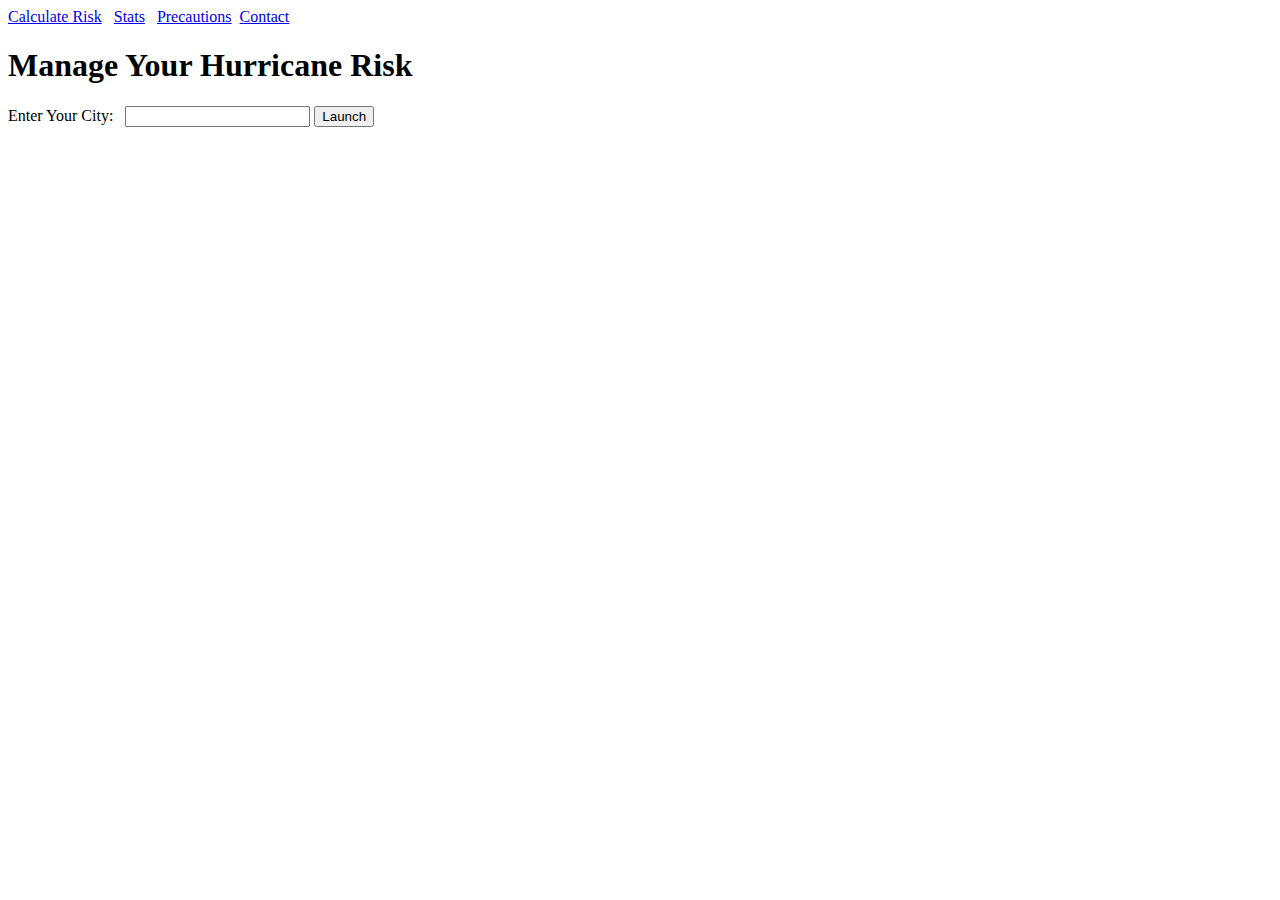
==== hurricaneRisk.html @ d7fb68f4 "co" ====
<!DOCTYPE html>
  <html>
    <head>
      <link href="https://fonts.googleapis.com/css?family=Libre+Franklin|Montserrat|Smythe" rel="stylesheet">
      <link rel="stylesheet" type="text/css" href="pennapps.css">
      <title>
        Hurricane Risk Management
      </title>
      <body>
          
          <div id="cover">
          </div>
          <div id="nav"><a href="#">Calculate Risk</a> &nbsp;&nbsp;<a href="#">Stats</a> &nbsp;&nbsp;<a href="#">Precautions</a>&nbsp;&nbsp;<a href="#">Contact</a></div>
          <h1 id="title">
          Manage Your Hurricane Risk
          </h1>
          <label>
            <span id="inputCity"s>Enter Your City:</span>&nbsp;&nbsp;
            <input type="text">
          </label>
          
          <button type="button" >Launch</button>
      </body>
    </head>
  </html>
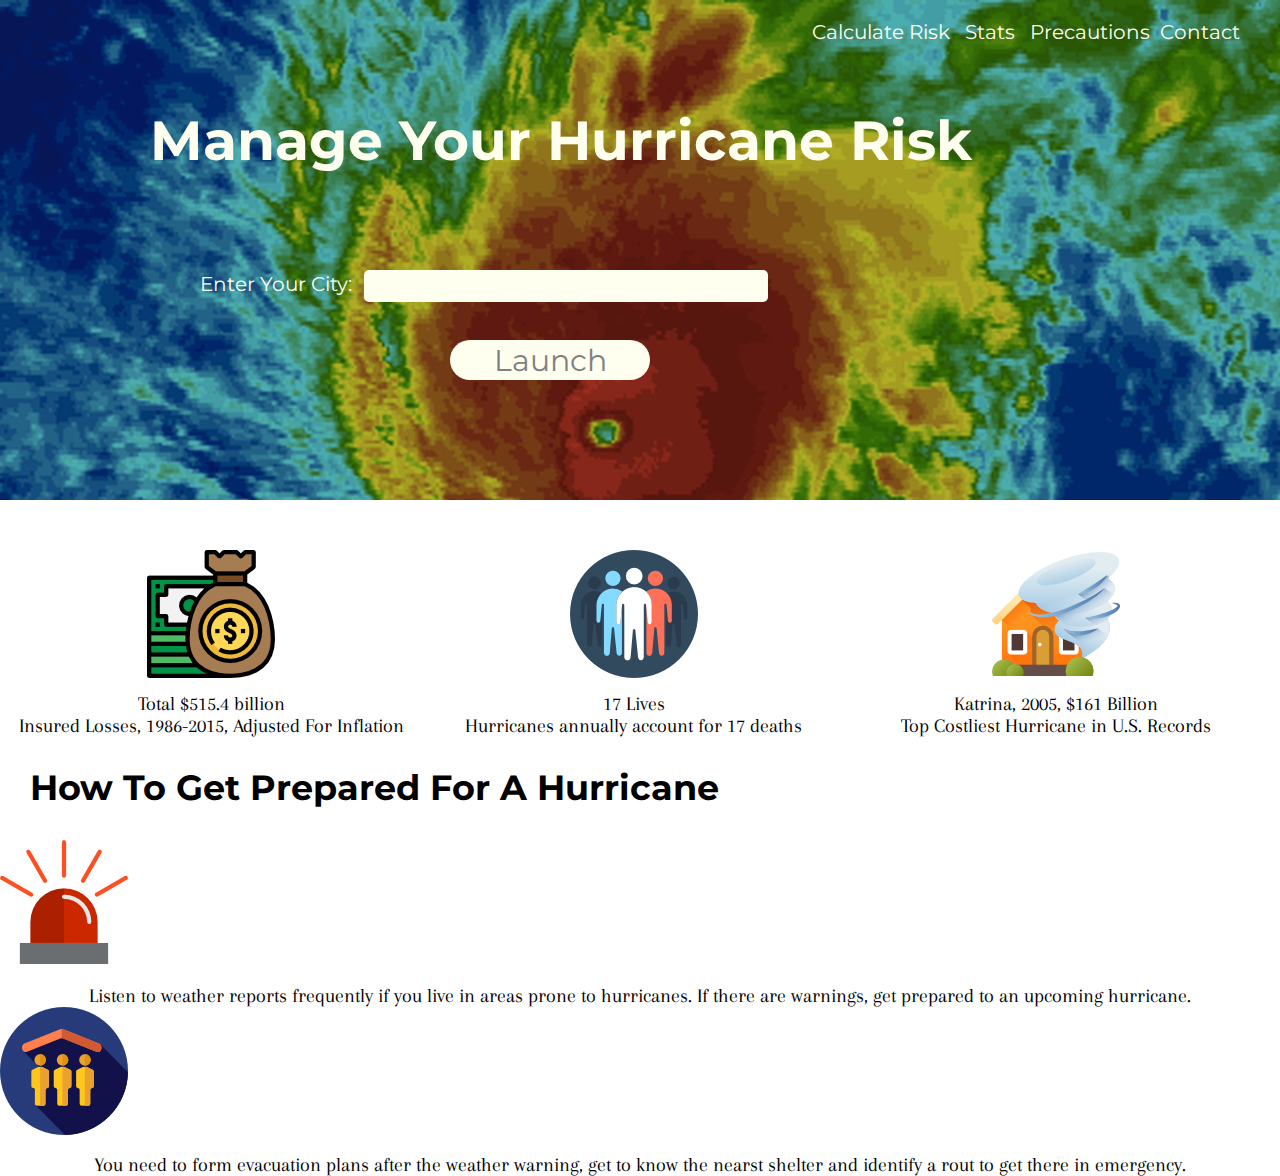
==== commit b6ae548f: "ss" ====
--- a/hurricaneRisk.html
+++ b/hurricaneRisk.html
@@ -1,16 +1,16 @@
 <!DOCTYPE html>
   <html>
     <head>
-      <link href="https://fonts.googleapis.com/css?family=Libre+Franklin|Montserrat|Smythe" rel="stylesheet">
-      <link rel="stylesheet" type="text/css" href="pennapps.css">
+      <link href="https://fonts.googleapis.com/css?family=Libre+Franklin|Montserrat|Smythe|Arapey" rel="stylesheet">
+      <link rel="stylesheet" type="text/css" href="hurricaneRisk.css">
       <title>
         Hurricane Risk Management
       </title>
       <body>
-          
-          <div id="cover">
+          <div id="calculateRisk">
+            <div id="cover">
           </div>
-          <div id="nav"><a href="#">Calculate Risk</a> &nbsp;&nbsp;<a href="#">Stats</a> &nbsp;&nbsp;<a href="#">Precautions</a>&nbsp;&nbsp;<a href="#">Contact</a></div>
+          <div id="nav"><a href="#calculateRisk">Calculate Risk</a> &nbsp;&nbsp;<a href="#stats">Stats</a> &nbsp;&nbsp;<a href="#precaution">Precautions</a>&nbsp;&nbsp;<a href="#">Contact</a></div>
           <h1 id="title">
           Manage Your Hurricane Risk
           </h1>
@@ -18,8 +18,23 @@
             <span id="inputCity"s>Enter Your City:</span>&nbsp;&nbsp;
             <input type="text">
           </label>
-          
           <button type="button" >Launch</button>
+          </div>
+          <div id="stats">
+          <!--Images from flaticon, information from https://coast.noaa.gov/states/fast-facts/hurricane-costs.html-->
+          <div class="column"><img class="icon" src="001-budget.png"><figcaption id="center">Total $515.4 billion<br>Insured Losses, 1986-2015, Adjusted For Inflation</figcaption></div>
+          <div class="column"><img class="icon" src="002-team.png"><figcaption id="center">17 Lives<br>Hurricanes annually account for 17 deaths</figcaption></div>
+          <div class="column"><img class="icon" src="003-typhoon.png"><figcaption id="center">Katrina, 2005, $161 Billion<br>Top Costliest Hurricane in U.S. Records</figcaption></div>
+          </div>
+          <div id="precaution">
+            <h2>
+              How To Get Prepared For A Hurricane
+            </h2>
+            <div id="prep1">
+            <div class="column1"><img class="icon1" src ="001-warning.png"><figcaption id="center">Listen to weather reports frequently if you live in areas prone to hurricanes. If there are warnings, get prepared to an upcoming hurricane.</figcaption></div>
+            <div class="column1"><img class="icon1" src ="002-shelter.png"><figcaption id="center">You need to form evacuation plans after the weather warning, get to know the nearst shelter and identify a rout to get there in emergency.</figcaption></div>
+            </div>
+          </div>
       </body>
     </head>
   </html>--- a/hurricaneRisk.css
+++ b/hurricaneRisk.css
@@ -0,0 +1,100 @@
+
+#cover {
+ 	height: 500px;
+    background: 
+    linear-gradient(
+      rgba(0, 0, 0, 0.3), 
+      rgba(0, 0, 0, 0.3)
+    ),
+    url("hurricaneCover.png");
+    background-repeat: no-repeat;
+    background-size: 100%;
+ }
+ 	
+#title {
+   font-family: 'Montserrat', sans-serif;
+    position: absolute;
+    top: 70px;
+    left: 150px;
+    color: ivory;
+    font-size: 55px;
+}
+body{
+    margin:0;
+    padding:0;
+}
+button{
+	position:absolute;
+	top: 340px;
+	left: 450px;
+	font-family: 'Montserrat', sans-serif;
+	font-size: 30px;
+	border-radius:25px;
+ border: 0 !important;
+	background-color: ivory;
+	color: grey;
+	width: 200px;
+	height:40px;
+}
+button:hover{
+	background-color: silver;
+	color:black;
+}
+label{
+	position:absolute;
+	top:270px;
+	left:200px;
+}
+#inputCity{
+	color:ivory;
+	font-family: 'Montserrat', sans-serif;
+	font-size: 20px;
+}
+input{
+	 border: 0 !important;
+	height:30px;
+	width:400px;
+	border-radius:5px;
+	background-color:ivory;
+}
+#nav{
+	position:absolute;
+	top: 20px;
+	right: 40px;
+	font-family: 'Montserrat', sans-serif;
+	font-size: 20px;
+}
+a{
+	color: ivory;
+		text-decoration:none;
+}
+a:hover{
+	color: grey;
+}
+.column{
+	float: left;
+	width: 33%;
+}
+#stats{
+	margin-top: 50px;
+}
+#stats:after{
+	   content: "";
+				display: table;
+				clear: both;
+}
+.icon{
+				display:block;
+    margin:auto;
+}
+#center{
+	margin-top: 15px;
+	font-family: 'Arapey', serif;
+	font-size: 20px;
+	text-align:center;
+}
+h2{
+	margin-left: 30px;
+	font-family: 'Montserrat', sans-serif;
+	font-size: 35px;
+}
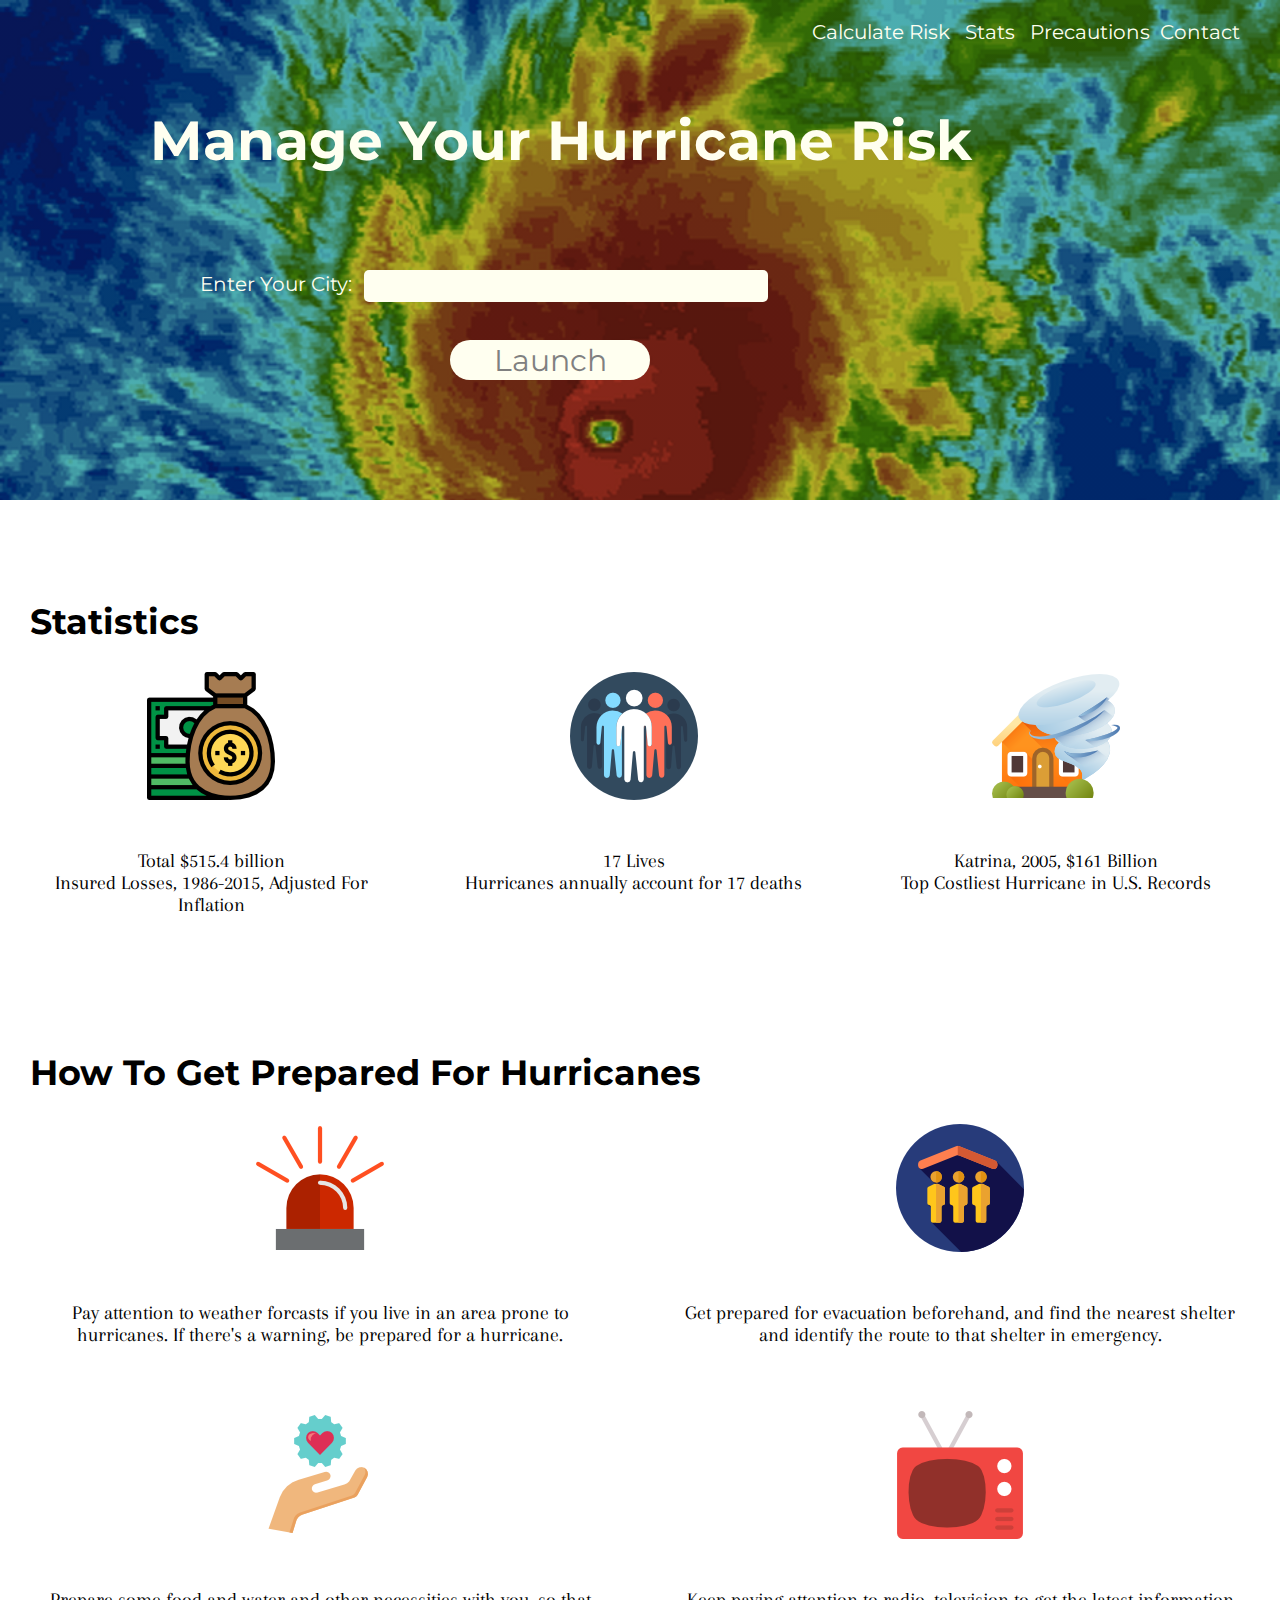
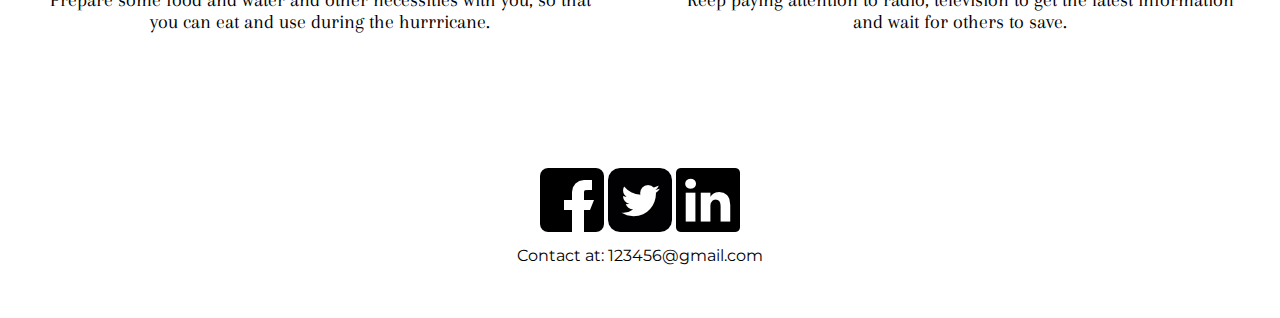
==== commit 1595af56: "gg" ====
--- a/hurricaneRisk.html
+++ b/hurricaneRisk.html
@@ -10,7 +10,7 @@
           <div id="calculateRisk">
             <div id="cover">
           </div>
-          <div id="nav"><a href="#calculateRisk">Calculate Risk</a> &nbsp;&nbsp;<a href="#stats">Stats</a> &nbsp;&nbsp;<a href="#precaution">Precautions</a>&nbsp;&nbsp;<a href="#">Contact</a></div>
+          <div id="nav"><a href="#calculateRisk">Calculate Risk</a> &nbsp;&nbsp;<a href="#stats">Stats</a> &nbsp;&nbsp;<a href="#precaution">Precautions</a>&nbsp;&nbsp;<a href="#contact">Contact</a></div>
           <h1 id="title">
           Manage Your Hurricane Risk
           </h1>
@@ -21,18 +21,38 @@
           <button type="button" >Launch</button>
           </div>
           <div id="stats">
-          <!--Images from flaticon, information from https://coast.noaa.gov/states/fast-facts/hurricane-costs.html-->
-          <div class="column"><img class="icon" src="001-budget.png"><figcaption id="center">Total $515.4 billion<br>Insured Losses, 1986-2015, Adjusted For Inflation</figcaption></div>
-          <div class="column"><img class="icon" src="002-team.png"><figcaption id="center">17 Lives<br>Hurricanes annually account for 17 deaths</figcaption></div>
-          <div class="column"><img class="icon" src="003-typhoon.png"><figcaption id="center">Katrina, 2005, $161 Billion<br>Top Costliest Hurricane in U.S. Records</figcaption></div>
+            <h2>
+              Statistics
+            </h2>
+          <!--images from flaticon, information from https://coast.noaa.gov/states/fast-facts/hurricane-costs.html-->
+          <div class="column"><img class="icon" src="001-budget.png"><figcaption class="center">Total $515.4 billion<br>Insured Losses, 1986-2015, Adjusted For Inflation</figcaption></div>
+          <div class="column"><img class="icon" src="002-team.png"><figcaption class="center">17 Lives<br>Hurricanes annually account for 17 deaths</figcaption></div>
+          <div class="column"><img class="icon" src="003-typhoon.png"><figcaption class="center">Katrina, 2005, $161 Billion<br>Top Costliest Hurricane in U.S. Records</figcaption></div>
           </div>
           <div id="precaution">
             <h2>
-              How To Get Prepared For A Hurricane
+              How To Get Prepared For Hurricanes
             </h2>
             <div id="prep1">
-            <div class="column1"><img class="icon1" src ="001-warning.png"><figcaption id="center">Listen to weather reports frequently if you live in areas prone to hurricanes. If there are warnings, get prepared to an upcoming hurricane.</figcaption></div>
-            <div class="column1"><img class="icon1" src ="002-shelter.png"><figcaption id="center">You need to form evacuation plans after the weather warning, get to know the nearst shelter and identify a rout to get there in emergency.</figcaption></div>
+          <!--Images from flaticon, information from https://coast.noaa.gov/states/fast-facts/hurricane-costs.html-->
+          <div class="column1"><img class="icon1" src="001-warning.png"><figcaption class="center">Pay attention to weather forcasts if you live in an area prone to hurricanes. If there's a warning, be prepared for a hurricane.</figcaption></div>
+          <div class="column1"><img class="icon1" src="002-shelter.png"><figcaption class="center">Get prepared for evacuation beforehand, and find the nearest shelter and identify the route to that shelter in emergency.</figcaption></div>
+          </div>
+            <div id="prep1">
+          <!--Images from flaticon, information from https://coast.noaa.gov/states/fast-facts/hurricane-costs.html-->
+          <div class="column1"><img class="icon1" src="003-service.png"><figcaption class="center">Prepare some food and water and other necessities with you, so that you can eat and use during the hurrricane.</figcaption></div>
+          <div class="column1"><img class="icon1" src="004-televisions.png"><figcaption class="center">Keep paying attention to radio, television to get the latest information and wait for others to save.</figcaption></div>
+          </div>
+          </div>
+          <!--Images from flaticon, information from https://coast.noaa.gov/states/fast-facts/hurricane-costs.html-->
+          <div id="contact">
+            <div class="move">
+              <img src="001-facebook.png">
+              <img src="002-twitter-logo.png">
+              <img src="003-linkedin-logo.png">
+            </div>
+            <div class="move move2">
+              Contact at: 123456@gmail.com
             </div>
           </div>
       </body>
--- a/hurricaneRisk.css
+++ b/hurricaneRisk.css
@@ -76,18 +76,19 @@
 	width: 33%;
 }
 #stats{
-	margin-top: 50px;
+	margin-top: 100px;
 }
 #stats:after{
 	   content: "";
 				display: table;
 				clear: both;
 }
-.icon{
+.icon,.icon1{
 				display:block;
     margin:auto;
 }
-#center{
+.center{
+	padding:35px;
 	margin-top: 15px;
 	font-family: 'Arapey', serif;
 	font-size: 20px;
@@ -98,3 +99,29 @@
 	font-family: 'Montserrat', sans-serif;
 	font-size: 35px;
 }
+#prep1{
+	margin-top:30px;
+}
+#prep1:after{
+	   content: "";
+				display: table;
+				clear: both;
+}
+.column1{
+	float: left;
+	width: 50%;
+}
+#precaution{
+	margin-top:100px;
+}
+#contact{
+	margin-top:100px;
+	height:150px;
+}
+.move{
+	text-align:center;
+	font-family: 'Montserrat', sans-serif;
+}
+div.move2{
+	margin-top: 10px;
+}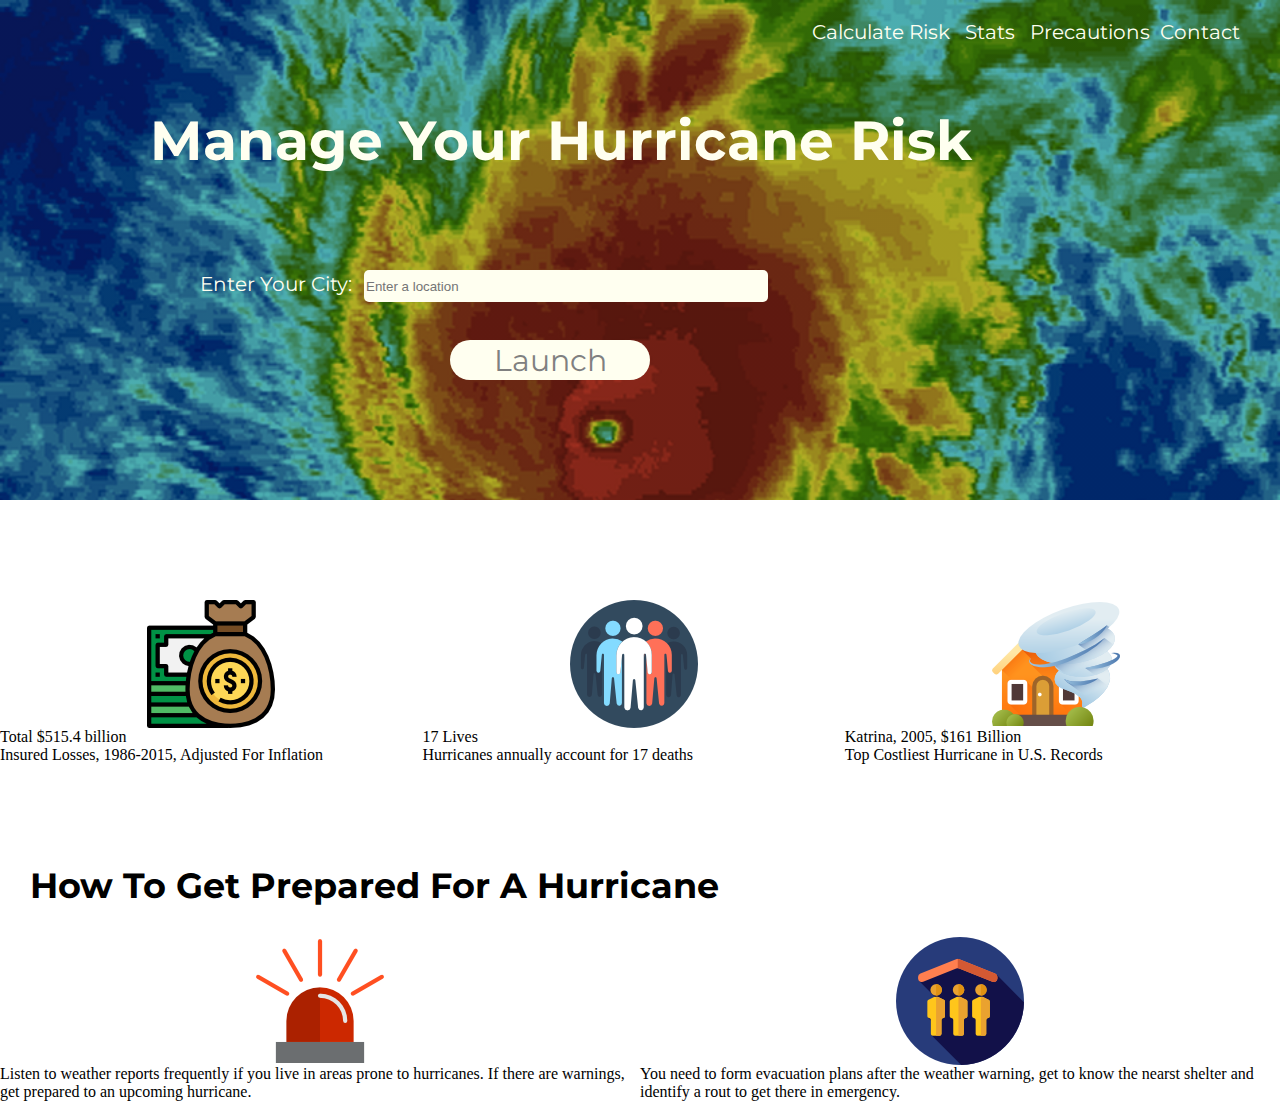
==== commit 99169612: "'blah'" ====
--- a/hurricaneRisk.html
+++ b/hurricaneRisk.html
@@ -3,6 +3,8 @@
     <head>
       <link href="https://fonts.googleapis.com/css?family=Libre+Franklin|Montserrat|Smythe|Arapey" rel="stylesheet">
       <link rel="stylesheet" type="text/css" href="hurricaneRisk.css">
+      <script type="text/javascript" src="client.js"></script>
+      <!--<script src="https://maps.googleapis.com/maps/api/js?key=YOUR_API_KEY" type="text/javascript"></script> -->
       <title>
         Hurricane Risk Management
       </title>
@@ -10,49 +12,32 @@
           <div id="calculateRisk">
             <div id="cover">
           </div>
-          <div id="nav"><a href="#calculateRisk">Calculate Risk</a> &nbsp;&nbsp;<a href="#stats">Stats</a> &nbsp;&nbsp;<a href="#precaution">Precautions</a>&nbsp;&nbsp;<a href="#contact">Contact</a></div>
+          <div id="nav"><a href="#calculateRisk">Calculate Risk</a> &nbsp;&nbsp;<a href="#stats">Stats</a> &nbsp;&nbsp;<a href="#precaution">Precautions</a>&nbsp;&nbsp;<a href="#">Contact</a></div>
           <h1 id="title">
           Manage Your Hurricane Risk
           </h1>
           <label>
             <span id="inputCity"s>Enter Your City:</span>&nbsp;&nbsp;
-            <input type="text">
+            <input type="text" id="location" placeholder="Enter a location">
           </label>
-          <button type="button" >Launch</button>
+          <button type="button" onclick=getInfo()>Launch</button>
           </div>
+
+          <div id="map"></div> <!--where the map appears after making request-->
+
           <div id="stats">
-            <h2>
-              Statistics
-            </h2>
-          <!--images from flaticon, information from https://coast.noaa.gov/states/fast-facts/hurricane-costs.html-->
-          <div class="column"><img class="icon" src="001-budget.png"><figcaption class="center">Total $515.4 billion<br>Insured Losses, 1986-2015, Adjusted For Inflation</figcaption></div>
-          <div class="column"><img class="icon" src="002-team.png"><figcaption class="center">17 Lives<br>Hurricanes annually account for 17 deaths</figcaption></div>
-          <div class="column"><img class="icon" src="003-typhoon.png"><figcaption class="center">Katrina, 2005, $161 Billion<br>Top Costliest Hurricane in U.S. Records</figcaption></div>
+          <!--Images from flaticon, information from https://coast.noaa.gov/states/fast-facts/hurricane-costs.html-->
+          <div class="column"><img class="icon" src="001-budget.png"><figcaption id="center">Total $515.4 billion<br>Insured Losses, 1986-2015, Adjusted For Inflation</figcaption></div>
+          <div class="column"><img class="icon" src="002-team.png"><figcaption id="center">17 Lives<br>Hurricanes annually account for 17 deaths</figcaption></div>
+          <div class="column"><img class="icon" src="003-typhoon.png"><figcaption id="center">Katrina, 2005, $161 Billion<br>Top Costliest Hurricane in U.S. Records</figcaption></div>
           </div>
           <div id="precaution">
             <h2>
-              How To Get Prepared For Hurricanes
+              How To Get Prepared For A Hurricane
             </h2>
             <div id="prep1">
-          <!--Images from flaticon, information from https://coast.noaa.gov/states/fast-facts/hurricane-costs.html-->
-          <div class="column1"><img class="icon1" src="001-warning.png"><figcaption class="center">Pay attention to weather forcasts if you live in an area prone to hurricanes. If there's a warning, be prepared for a hurricane.</figcaption></div>
-          <div class="column1"><img class="icon1" src="002-shelter.png"><figcaption class="center">Get prepared for evacuation beforehand, and find the nearest shelter and identify the route to that shelter in emergency.</figcaption></div>
-          </div>
-            <div id="prep1">
-          <!--Images from flaticon, information from https://coast.noaa.gov/states/fast-facts/hurricane-costs.html-->
-          <div class="column1"><img class="icon1" src="003-service.png"><figcaption class="center">Prepare some food and water and other necessities with you, so that you can eat and use during the hurrricane.</figcaption></div>
-          <div class="column1"><img class="icon1" src="004-televisions.png"><figcaption class="center">Keep paying attention to radio, television to get the latest information and wait for others to save.</figcaption></div>
-          </div>
-          </div>
-          <!--Images from flaticon, information from https://coast.noaa.gov/states/fast-facts/hurricane-costs.html-->
-          <div id="contact">
-            <div class="move">
-              <img src="001-facebook.png">
-              <img src="002-twitter-logo.png">
-              <img src="003-linkedin-logo.png">
-            </div>
-            <div class="move move2">
-              Contact at: 123456@gmail.com
+            <div class="column1"><img class="icon1" src ="001-warning.png"><figcaption id="center">Listen to weather reports frequently if you live in areas prone to hurricanes. If there are warnings, get prepared to an upcoming hurricane.</figcaption></div>
+            <div class="column1"><img class="icon1" src ="002-shelter.png"><figcaption id="center">You need to form evacuation plans after the weather warning, get to know the nearst shelter and identify a rout to get there in emergency.</figcaption></div>
             </div>
           </div>
       </body>
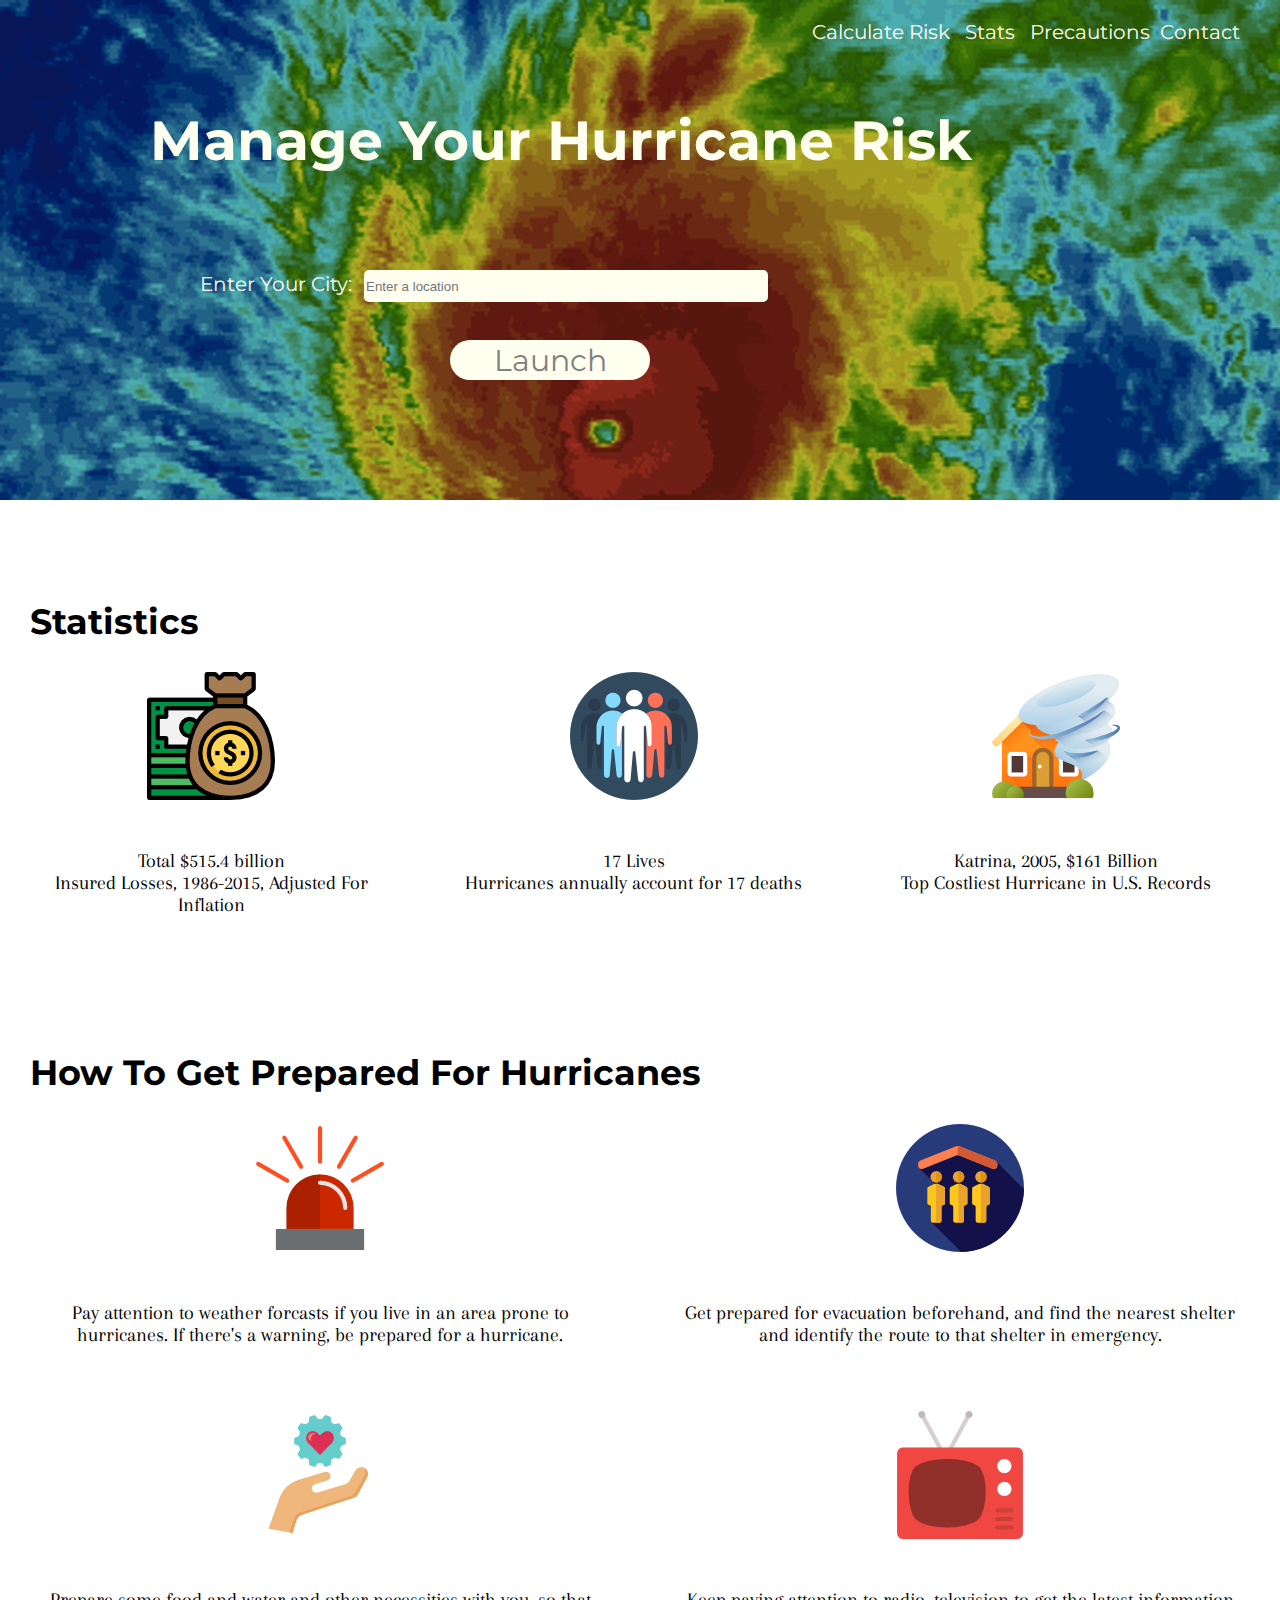
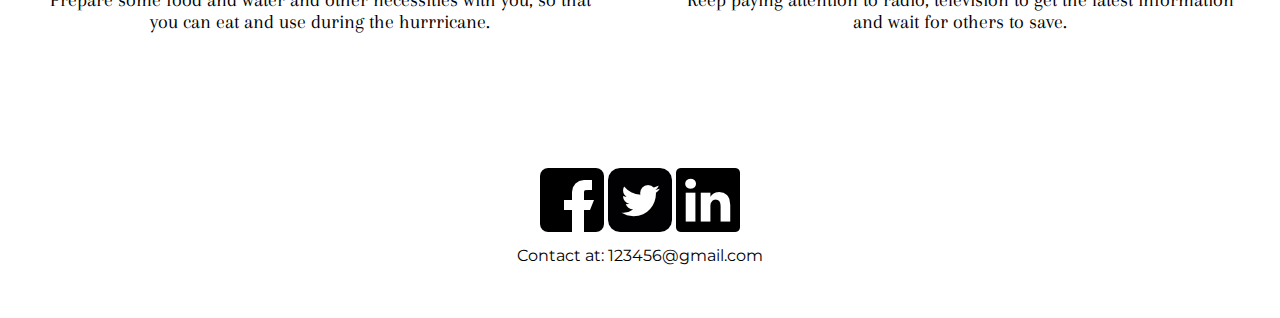
==== commit 586f543c: "Merge branch 'master' of https://github.com/weichaoxi/naturaldisasters" ====
--- a/hurricaneRisk.html
+++ b/hurricaneRisk.html
@@ -12,7 +12,7 @@
           <div id="calculateRisk">
             <div id="cover">
           </div>
-          <div id="nav"><a href="#calculateRisk">Calculate Risk</a> &nbsp;&nbsp;<a href="#stats">Stats</a> &nbsp;&nbsp;<a href="#precaution">Precautions</a>&nbsp;&nbsp;<a href="#">Contact</a></div>
+          <div id="nav"><a href="#calculateRisk">Calculate Risk</a> &nbsp;&nbsp;<a href="#stats">Stats</a> &nbsp;&nbsp;<a href="#precaution">Precautions</a>&nbsp;&nbsp;<a href="#contact">Contact</a></div>
           <h1 id="title">
           Manage Your Hurricane Risk
           </h1>
@@ -26,18 +26,38 @@
           <div id="map"></div> <!--where the map appears after making request-->
 
           <div id="stats">
-          <!--Images from flaticon, information from https://coast.noaa.gov/states/fast-facts/hurricane-costs.html-->
-          <div class="column"><img class="icon" src="001-budget.png"><figcaption id="center">Total $515.4 billion<br>Insured Losses, 1986-2015, Adjusted For Inflation</figcaption></div>
-          <div class="column"><img class="icon" src="002-team.png"><figcaption id="center">17 Lives<br>Hurricanes annually account for 17 deaths</figcaption></div>
-          <div class="column"><img class="icon" src="003-typhoon.png"><figcaption id="center">Katrina, 2005, $161 Billion<br>Top Costliest Hurricane in U.S. Records</figcaption></div>
+            <h2>
+              Statistics
+            </h2>
+          <!--images from flaticon, information from https://coast.noaa.gov/states/fast-facts/hurricane-costs.html-->
+          <div class="column"><img class="icon" src="001-budget.png"><figcaption class="center">Total $515.4 billion<br>Insured Losses, 1986-2015, Adjusted For Inflation</figcaption></div>
+          <div class="column"><img class="icon" src="002-team.png"><figcaption class="center">17 Lives<br>Hurricanes annually account for 17 deaths</figcaption></div>
+          <div class="column"><img class="icon" src="003-typhoon.png"><figcaption class="center">Katrina, 2005, $161 Billion<br>Top Costliest Hurricane in U.S. Records</figcaption></div>
           </div>
           <div id="precaution">
             <h2>
-              How To Get Prepared For A Hurricane
+              How To Get Prepared For Hurricanes
             </h2>
             <div id="prep1">
-            <div class="column1"><img class="icon1" src ="001-warning.png"><figcaption id="center">Listen to weather reports frequently if you live in areas prone to hurricanes. If there are warnings, get prepared to an upcoming hurricane.</figcaption></div>
-            <div class="column1"><img class="icon1" src ="002-shelter.png"><figcaption id="center">You need to form evacuation plans after the weather warning, get to know the nearst shelter and identify a rout to get there in emergency.</figcaption></div>
+          <!--Images from flaticon, information from https://coast.noaa.gov/states/fast-facts/hurricane-costs.html-->
+          <div class="column1"><img class="icon1" src="001-warning.png"><figcaption class="center">Pay attention to weather forcasts if you live in an area prone to hurricanes. If there's a warning, be prepared for a hurricane.</figcaption></div>
+          <div class="column1"><img class="icon1" src="002-shelter.png"><figcaption class="center">Get prepared for evacuation beforehand, and find the nearest shelter and identify the route to that shelter in emergency.</figcaption></div>
+          </div>
+            <div id="prep1">
+          <!--Images from flaticon, information from https://coast.noaa.gov/states/fast-facts/hurricane-costs.html-->
+          <div class="column1"><img class="icon1" src="003-service.png"><figcaption class="center">Prepare some food and water and other necessities with you, so that you can eat and use during the hurrricane.</figcaption></div>
+          <div class="column1"><img class="icon1" src="004-televisions.png"><figcaption class="center">Keep paying attention to radio, television to get the latest information and wait for others to save.</figcaption></div>
+          </div>
+          </div>
+          <!--Images from flaticon, information from https://coast.noaa.gov/states/fast-facts/hurricane-costs.html-->
+          <div id="contact">
+            <div class="move">
+              <img src="001-facebook.png">
+              <img src="002-twitter-logo.png">
+              <img src="003-linkedin-logo.png">
+            </div>
+            <div class="move move2">
+              Contact at: 123456@gmail.com
             </div>
           </div>
       </body>
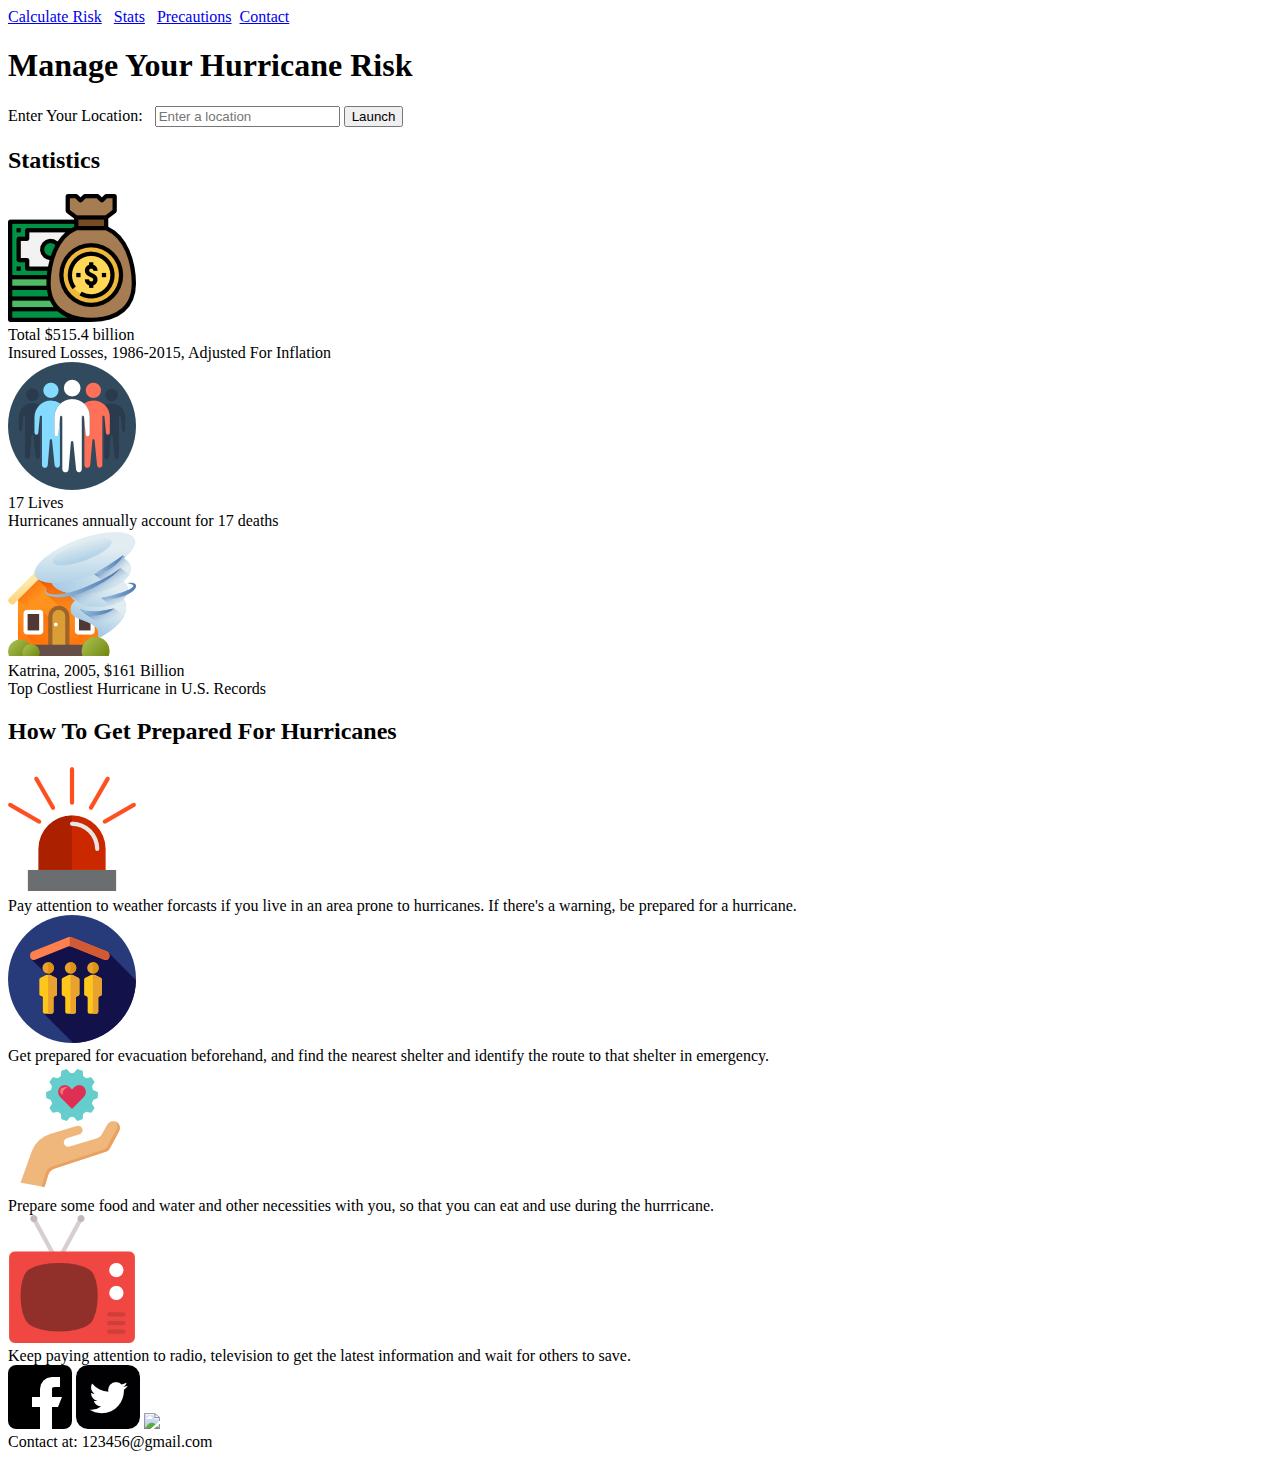
==== commit 36845dde: "adding server" ====
--- a/hurricaneRisk.html
+++ b/hurricaneRisk.html
@@ -2,13 +2,16 @@
   <html>
     <head>
       <link href="https://fonts.googleapis.com/css?family=Libre+Franklin|Montserrat|Smythe|Arapey" rel="stylesheet">
-      <link rel="stylesheet" type="text/css" href="hurricaneRisk.css">
+      <link rel="stylesheet" type="text/css" href="{{ url_for('static', filename='style.css')}}"
+      >
+    
+      <script src="https://maps.googleapis.com/maps/api/js?key=AIzaSyDENESEeI4R2C06vKV416XrYFdAcaUlxuk"></script>
       <script type="text/javascript" src="client.js"></script>
-      <!--<script src="https://maps.googleapis.com/maps/api/js?key=YOUR_API_KEY" type="text/javascript"></script> -->
+      
       <title>
         Hurricane Risk Management
       </title>
-      <body>
+      <body onload="initialize()">
           <div id="calculateRisk">
             <div id="cover">
           </div>
@@ -17,10 +20,10 @@
           Manage Your Hurricane Risk
           </h1>
           <label>
-            <span id="inputCity"s>Enter Your City:</span>&nbsp;&nbsp;
+            <span id="inputCity"s>Enter Your Location:</span>&nbsp;&nbsp;
             <input type="text" id="location" placeholder="Enter a location">
           </label>
-          <button type="button" onclick=getInfo()>Launch</button>
+          <button type="button" onclick="getInfo()">Launch</button>
           </div>
 
           <div id="map"></div> <!--where the map appears after making request-->
@@ -30,9 +33,9 @@
               Statistics
             </h2>
           <!--images from flaticon, information from https://coast.noaa.gov/states/fast-facts/hurricane-costs.html-->
-          <div class="column"><img class="icon" src="001-budget.png"><figcaption class="center">Total $515.4 billion<br>Insured Losses, 1986-2015, Adjusted For Inflation</figcaption></div>
-          <div class="column"><img class="icon" src="002-team.png"><figcaption class="center">17 Lives<br>Hurricanes annually account for 17 deaths</figcaption></div>
-          <div class="column"><img class="icon" src="003-typhoon.png"><figcaption class="center">Katrina, 2005, $161 Billion<br>Top Costliest Hurricane in U.S. Records</figcaption></div>
+          <div class="column"><img class="icon" src="/static/001-budget.png"><figcaption class="center">Total $515.4 billion<br>Insured Losses, 1986-2015, Adjusted For Inflation</figcaption></div>
+          <div class="column"><img class="icon" src="/static/002-team.png"><figcaption class="center">17 Lives<br>Hurricanes annually account for 17 deaths</figcaption></div>
+          <div class="column"><img class="icon" src="/static/003-typhoon.png"><figcaption class="center">Katrina, 2005, $161 Billion<br>Top Costliest Hurricane in U.S. Records</figcaption></div>
           </div>
           <div id="precaution">
             <h2>
@@ -40,21 +43,21 @@
             </h2>
             <div id="prep1">
           <!--Images from flaticon, information from https://coast.noaa.gov/states/fast-facts/hurricane-costs.html-->
-          <div class="column1"><img class="icon1" src="001-warning.png"><figcaption class="center">Pay attention to weather forcasts if you live in an area prone to hurricanes. If there's a warning, be prepared for a hurricane.</figcaption></div>
-          <div class="column1"><img class="icon1" src="002-shelter.png"><figcaption class="center">Get prepared for evacuation beforehand, and find the nearest shelter and identify the route to that shelter in emergency.</figcaption></div>
+          <div class="column1"><img class="icon1" src="/static/001-warning.png"><figcaption class="center">Pay attention to weather forcasts if you live in an area prone to hurricanes. If there's a warning, be prepared for a hurricane.</figcaption></div>
+          <div class="column1"><img class="icon1" src="/static/002-shelter.png"><figcaption class="center">Get prepared for evacuation beforehand, and find the nearest shelter and identify the route to that shelter in emergency.</figcaption></div>
           </div>
             <div id="prep1">
           <!--Images from flaticon, information from https://coast.noaa.gov/states/fast-facts/hurricane-costs.html-->
-          <div class="column1"><img class="icon1" src="003-service.png"><figcaption class="center">Prepare some food and water and other necessities with you, so that you can eat and use during the hurrricane.</figcaption></div>
-          <div class="column1"><img class="icon1" src="004-televisions.png"><figcaption class="center">Keep paying attention to radio, television to get the latest information and wait for others to save.</figcaption></div>
+          <div class="column1"><img class="icon1" src="/static/003-service.png"><figcaption class="center">Prepare some food and water and other necessities with you, so that you can eat and use during the hurrricane.</figcaption></div>
+          <div class="column1"><img class="icon1" src="/static/004-televisions.png"><figcaption class="center">Keep paying attention to radio, television to get the latest information and wait for others to save.</figcaption></div>
           </div>
           </div>
           <!--Images from flaticon, information from https://coast.noaa.gov/states/fast-facts/hurricane-costs.html-->
           <div id="contact">
             <div class="move">
-              <img src="001-facebook.png">
-              <img src="002-twitter-logo.png">
-              <img src="003-linkedin-logo.png">
+              <img src="/static/001-facebook.png">
+              <img src="/static/002-twitter-logo.png">
+              <img src="/003-linkedin-logo.png">
             </div>
             <div class="move move2">
               Contact at: 123456@gmail.com
